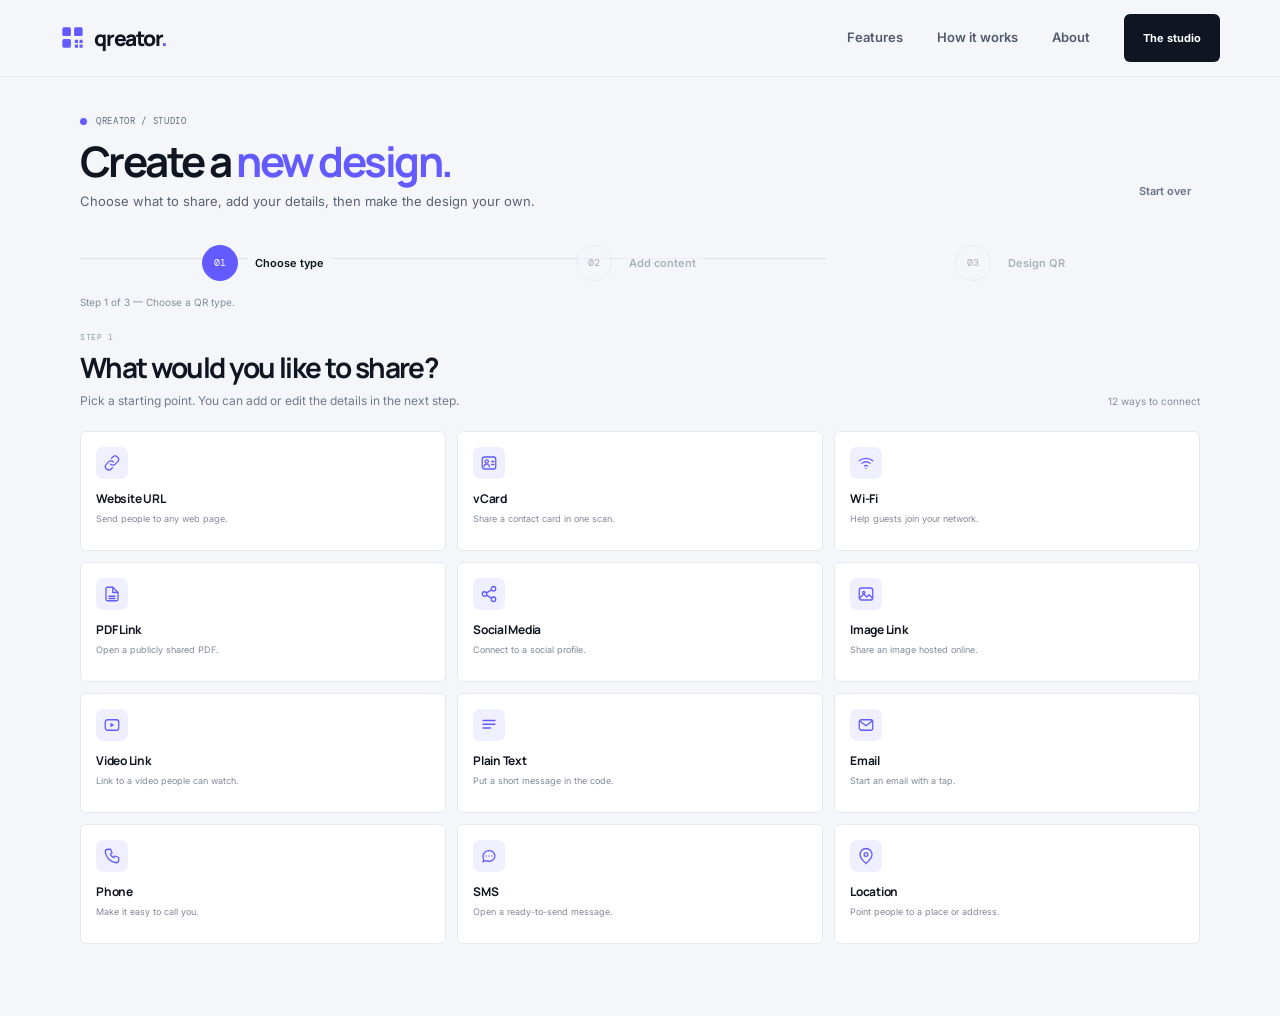
==== studio.html @ a84fcf18 "Initial commit: Qreator QR creator app" ====
<!doctype html>
<html lang="en">
  <head>
    <meta charset="utf-8">
    <meta name="viewport" content="width=device-width, initial-scale=1">
    <meta name="theme-color" content="#f5f6fa">
    <meta
      name="description"
      content="Choose what to share, add your content, and shape a QR design in the Qreator Studio."
    >
    <title>QR Studio — Qreator</title>
    <link rel="preconnect" href="https://fonts.googleapis.com">
    <link rel="preconnect" href="https://fonts.gstatic.com" crossorigin>
    <link
      href="https://fonts.googleapis.com/css2?family=DM+Mono:wght@400;500&family=Inter:wght@400;500;600;700&family=Manrope:wght@400;500;600;700;800&display=swap"
      rel="stylesheet"
    >
    <link rel="stylesheet" href="css/style.css">
    <link rel="stylesheet" href="css/studio.css">
    <link rel="stylesheet" href="css/responsive.css">
    <script src="js/main.js" defer></script>
    <script src="js/vendor/qrcode-generator.js" defer></script>
    <script src="js/vendor/qrcode-generator-utf8.js" defer></script>
    <script src="js/studio.js" defer></script>
  </head>
  <body class="studio-page">
    <svg class="icon-library" aria-hidden="true" focusable="false" xmlns="http://www.w3.org/2000/svg">
      <symbol id="icon-link" viewBox="0 0 24 24">
        <path d="M10 13.5a4.5 4.5 0 0 0 6.4 0l3-3a4.5 4.5 0 0 0-6.4-6.4l-1.7 1.7"/>
        <path d="M14 10.5a4.5 4.5 0 0 0-6.4 0l-3 3a4.5 4.5 0 0 0 6.4 6.4l1.7-1.7"/>
      </symbol>
      <symbol id="icon-card" viewBox="0 0 24 24">
        <rect x="3" y="4" width="18" height="16" rx="3"/>
        <circle cx="9" cy="10" r="2.2"/>
        <path d="M5.5 17a3.5 3.5 0 0 1 7 0m3-7h3m-3 4h3"/>
      </symbol>
      <symbol id="icon-wifi" viewBox="0 0 24 24">
        <path d="M3 9a14 14 0 0 1 18 0M6.5 12.5a8.8 8.8 0 0 1 11 0M10 16a3.2 3.2 0 0 1 4 0"/>
        <circle cx="12" cy="19" r="1" fill="currentColor" stroke="none"/>
      </symbol>
      <symbol id="icon-file" viewBox="0 0 24 24">
        <path d="M13 3H6a2 2 0 0 0-2 2v14a2 2 0 0 0 2 2h12a2 2 0 0 0 2-2V10z"/>
        <path d="M13 3v7h7M8 15h8m-8 3h8"/>
      </symbol>
      <symbol id="icon-share" viewBox="0 0 24 24">
        <circle cx="18" cy="5" r="3"/>
        <circle cx="6" cy="12" r="3"/>
        <circle cx="18" cy="19" r="3"/>
        <path d="m8.7 10.5 6.6-4m-6.6 7 6.6 4"/>
      </symbol>
      <symbol id="icon-image" viewBox="0 0 24 24">
        <rect x="3" y="4" width="18" height="16" rx="3"/>
        <circle cx="9" cy="10" r="1.5"/>
        <path d="m4 17 5-5 4 4 3-3 4 4"/>
      </symbol>
      <symbol id="icon-video" viewBox="0 0 24 24">
        <rect x="3" y="5" width="18" height="14" rx="3"/>
        <path d="m10 9 5 3-5 3z" fill="currentColor" stroke="none"/>
      </symbol>
      <symbol id="icon-text" viewBox="0 0 24 24">
        <path d="M4 6h16M4 11h16M4 16h10"/>
      </symbol>
      <symbol id="icon-mail" viewBox="0 0 24 24">
        <rect x="3" y="5" width="18" height="14" rx="3"/>
        <path d="m4 7 8 6 8-6"/>
      </symbol>
      <symbol id="icon-phone" viewBox="0 0 24 24">
        <path d="M7 3h3l2 5-2.2 1.8a15 15 0 0 0 4.4 4.4L16 12l5 2v3c0 2-1.5 4-3.5 4A16.5 16.5 0 0 1 3 6.5C3 4.5 5 3 7 3z"/>
      </symbol>
      <symbol id="icon-message" viewBox="0 0 24 24">
        <path d="M20 11.5a7.5 7.5 0 0 1-8 7.5 8.5 8.5 0 0 1-4-.9L4 20l1-3.6a7.2 7.2 0 0 1-1-3.9A7.5 7.5 0 0 1 12 5a7.5 7.5 0 0 1 8 6.5z"/>
        <path d="M8 12h.01M12 12h.01M16 12h.01"/>
      </symbol>
      <symbol id="icon-pin" viewBox="0 0 24 24">
        <path d="M20 10c0 5-8 12-8 12S4 15 4 10a8 8 0 1 1 16 0z"/>
        <circle cx="12" cy="10" r="2.5"/>
      </symbol>
    </svg>

    <a class="skip-link" href="#main-content">Skip to content</a>

    <header class="site-header">
      <div class="container header-inner">
        <a class="brand" href="index.html#home" aria-label="Qreator home">
          <span class="brand-mark" aria-hidden="true">
            <svg viewBox="0 0 32 32" fill="none">
              <rect x="3" y="3" width="11" height="11" rx="2" fill="currentColor"/>
              <rect x="18" y="3" width="11" height="11" rx="2" fill="currentColor"/>
              <rect x="3" y="18" width="11" height="11" rx="2" fill="currentColor"/>
              <path d="M19 19h4v4h-4zm6 0h4v4h-4zm-6 6h4v4h-4zm6 0h4v4h-4z" fill="currentColor"/>
            </svg>
          </span>
          <span>qreator<span class="brand-period">.</span></span>
        </a>

        <button
          class="menu-toggle"
          type="button"
          aria-expanded="false"
          aria-controls="primary-navigation"
          aria-label="Open navigation menu"
        >
          <span></span>
          <span></span>
        </button>

        <nav class="navigation" id="primary-navigation" aria-label="Main navigation">
          <a class="nav-link" href="index.html#features">Features</a>
          <a class="nav-link" href="index.html#how-it-works">How it works</a>
          <a class="nav-link" href="index.html#about">About</a>
          <a class="button button-small button-dark nav-cta" href="studio.html" aria-current="page">
            The studio
          </a>
        </nav>
      </div>
    </header>

    <main id="main-content" class="studio-main">
      <div class="container studio-container">
        <div class="studio-heading">
          <div>
            <p class="eyebrow"><span class="eyebrow-dot"></span> QREATOR / STUDIO</p>
            <h1>Create a <span>new design.</span></h1>
            <p class="studio-intro">Choose what to share, add your details, then make the design your own.</p>
          </div>
          <button class="text-button reset-button" id="reset-studio" type="button">
            Start over
          </button>
        </div>

        <nav class="workflow-progress" aria-label="QR creation steps">
          <ol>
            <li>
              <button class="progress-step is-active" type="button" data-step-jump="1" aria-current="step">
                <span class="progress-number">01</span>
                <span class="progress-label">Choose type</span>
              </button>
            </li>
            <li>
              <button class="progress-step" type="button" data-step-jump="2" disabled>
                <span class="progress-number">02</span>
                <span class="progress-label">Add content</span>
              </button>
            </li>
            <li>
              <button class="progress-step" type="button" data-step-jump="3" disabled>
                <span class="progress-number">03</span>
                <span class="progress-label">Design QR</span>
              </button>
            </li>
          </ol>
        </nav>
        <p class="step-announcement" id="step-announcement" aria-live="polite">Step 1 of 3 — Choose a QR type.</p>

        <section class="workflow-step" data-step="1" aria-labelledby="type-step-heading">
          <div class="step-intro">
            <div>
              <span class="step-kicker">STEP 1</span>
              <h2 id="type-step-heading" tabindex="-1">What would you like to share?</h2>
              <p>Pick a starting point. You can add or edit the details in the next step.</p>
            </div>
            <span class="type-count">12 ways to connect</span>
          </div>

          <div class="type-grid" role="group" aria-label="Select a QR code type to open its content form">
            <button class="type-card" type="button" data-qr-type="website" aria-pressed="false">
              <span class="type-icon"><svg aria-hidden="true"><use href="#icon-link"/></svg></span>
              <span class="type-card-title">Website URL</span>
              <span class="type-card-description">Send people to any web page.</span>
            </button>
            <button class="type-card" type="button" data-qr-type="vcard" aria-pressed="false">
              <span class="type-icon"><svg aria-hidden="true"><use href="#icon-card"/></svg></span>
              <span class="type-card-title">vCard</span>
              <span class="type-card-description">Share a contact card in one scan.</span>
            </button>
            <button class="type-card" type="button" data-qr-type="wifi" aria-pressed="false">
              <span class="type-icon"><svg aria-hidden="true"><use href="#icon-wifi"/></svg></span>
              <span class="type-card-title">Wi-Fi</span>
              <span class="type-card-description">Help guests join your network.</span>
            </button>
            <button class="type-card" type="button" data-qr-type="pdf" aria-pressed="false">
              <span class="type-icon"><svg aria-hidden="true"><use href="#icon-file"/></svg></span>
              <span class="type-card-title">PDF Link</span>
              <span class="type-card-description">Open a publicly shared PDF.</span>
            </button>
            <button class="type-card" type="button" data-qr-type="social" aria-pressed="false">
              <span class="type-icon"><svg aria-hidden="true"><use href="#icon-share"/></svg></span>
              <span class="type-card-title">Social Media</span>
              <span class="type-card-description">Connect to a social profile.</span>
            </button>
            <button class="type-card" type="button" data-qr-type="image" aria-pressed="false">
              <span class="type-icon"><svg aria-hidden="true"><use href="#icon-image"/></svg></span>
              <span class="type-card-title">Image Link</span>
              <span class="type-card-description">Share an image hosted online.</span>
            </button>
            <button class="type-card" type="button" data-qr-type="video" aria-pressed="false">
              <span class="type-icon"><svg aria-hidden="true"><use href="#icon-video"/></svg></span>
              <span class="type-card-title">Video Link</span>
              <span class="type-card-description">Link to a video people can watch.</span>
            </button>
            <button class="type-card" type="button" data-qr-type="text" aria-pressed="false">
              <span class="type-icon"><svg aria-hidden="true"><use href="#icon-text"/></svg></span>
              <span class="type-card-title">Plain Text</span>
              <span class="type-card-description">Put a short message in the code.</span>
            </button>
            <button class="type-card" type="button" data-qr-type="email" aria-pressed="false">
              <span class="type-icon"><svg aria-hidden="true"><use href="#icon-mail"/></svg></span>
              <span class="type-card-title">Email</span>
              <span class="type-card-description">Start an email with a tap.</span>
            </button>
            <button class="type-card" type="button" data-qr-type="phone" aria-pressed="false">
              <span class="type-icon"><svg aria-hidden="true"><use href="#icon-phone"/></svg></span>
              <span class="type-card-title">Phone</span>
              <span class="type-card-description">Make it easy to call you.</span>
            </button>
            <button class="type-card" type="button" data-qr-type="sms" aria-pressed="false">
              <span class="type-icon"><svg aria-hidden="true"><use href="#icon-message"/></svg></span>
              <span class="type-card-title">SMS</span>
              <span class="type-card-description">Open a ready-to-send message.</span>
            </button>
            <button class="type-card" type="button" data-qr-type="location" aria-pressed="false">
              <span class="type-icon"><svg aria-hidden="true"><use href="#icon-pin"/></svg></span>
              <span class="type-card-title">Location</span>
              <span class="type-card-description">Point people to a place or address.</span>
            </button>
          </div>

        </section>

        <section class="workflow-step" data-step="2" aria-labelledby="content-step-heading" hidden>
          <div class="step-intro">
            <div>
              <span class="step-kicker">STEP 2</span>
              <h2 id="content-step-heading" tabindex="-1">Add the details.</h2>
              <p>Tell us what people should see when they scan your code.</p>
            </div>
            <div class="selected-type-summary" id="selected-type-summary">
              <span class="type-icon type-icon-small" id="selected-type-icon" aria-hidden="true"></span>
              <span id="selected-type-label">Choose a type</span>
            </div>
          </div>

          <div class="content-step-layout">
            <form class="content-form" id="content-form" novalidate>
              <div class="content-fields" data-content-panel="website" hidden>
                <div class="form-section-heading">
                  <h3>Your website</h3>
                  <p>Paste the page you want people to visit.</p>
                </div>
                <div class="form-field">
                  <label for="website-url">Website address</label>
                  <input id="website-url" name="websiteUrl" type="url" placeholder="https://yourwebsite.com" autocomplete="url" required>
                  <span class="field-hint">Use a full link beginning with https://.</span>
                </div>
              </div>

              <div class="content-fields" data-content-panel="vcard" hidden>
                <div class="form-section-heading">
                  <h3>Your contact card</h3>
                  <p>Add the details you want someone to save.</p>
                </div>
                <div class="form-field form-field-split">
                  <div class="form-field">
                    <label for="vcard-first-name">First name</label>
                    <input id="vcard-first-name" name="firstName" type="text" placeholder="Jordan" autocomplete="given-name" required>
                  </div>
                  <div class="form-field">
                    <label for="vcard-last-name">Last name</label>
                    <input id="vcard-last-name" name="lastName" type="text" placeholder="Lee" autocomplete="family-name" required>
                  </div>
                </div>
                <div class="form-field">
                  <label for="vcard-email">Email <span class="optional-label">Optional</span></label>
                  <input id="vcard-email" name="vcardEmail" type="email" placeholder="jordan@example.com" autocomplete="email">
                </div>
                <div class="form-field form-field-split">
                  <div class="form-field">
                    <label for="vcard-phone">Phone <span class="optional-label">Optional</span></label>
                    <input id="vcard-phone" name="vcardPhone" type="tel" placeholder="+1 555 123 4567" autocomplete="tel">
                  </div>
                  <div class="form-field">
                    <label for="vcard-organization">Organization <span class="optional-label">Optional</span></label>
                    <input id="vcard-organization" name="organization" type="text" placeholder="Company or studio" autocomplete="organization">
                  </div>
                </div>
                <div class="form-field">
                  <label for="vcard-website">Website <span class="optional-label">Optional</span></label>
                  <input id="vcard-website" name="vcardWebsite" type="url" placeholder="https://yourwebsite.com" autocomplete="url">
                </div>
              </div>

              <div class="content-fields" data-content-panel="wifi" hidden>
                <div class="form-section-heading">
                  <h3>Your Wi-Fi network</h3>
                  <p>People nearby can join without typing your password.</p>
                </div>
                <div class="form-field">
                  <label for="wifi-name">Network name</label>
                  <input id="wifi-name" name="wifiName" type="text" placeholder="Your network name" autocomplete="off" required>
                </div>
                <div class="form-field">
                  <label for="wifi-security">Security</label>
                  <select id="wifi-security" name="wifiSecurity">
                    <option value="WPA">WPA / WPA2</option>
                    <option value="WEP">WEP</option>
                    <option value="nopass">Open network</option>
                  </select>
                </div>
                <div class="form-field" id="wifi-password-field">
                  <label for="wifi-password">Network password</label>
                  <input id="wifi-password" name="wifiPassword" type="password" placeholder="Enter your Wi-Fi password" autocomplete="new-password" required>
                </div>
              </div>

              <div class="content-fields" data-content-panel="pdf" hidden>
                <div class="form-section-heading">
                  <h3>Your PDF link</h3>
                  <p>Link to a PDF already shared somewhere public.</p>
                </div>
                <div class="form-field">
                  <label for="pdf-url">Public PDF URL</label>
                  <input id="pdf-url" name="pdfUrl" type="url" placeholder="https://example.com/guide.pdf" required>
                  <span class="field-hint">Qreator links to your file; it does not upload or host PDFs.</span>
                </div>
              </div>

              <div class="content-fields" data-content-panel="social" hidden>
                <div class="form-section-heading">
                  <h3>Your social profile</h3>
                  <p>Choose a network and add a public profile link.</p>
                </div>
                <div class="form-field">
                  <label for="social-platform">Social network</label>
                  <select id="social-platform" name="socialPlatform" required>
                    <option value="">Choose a network</option>
                    <option>Instagram</option>
                    <option>Facebook</option>
                    <option>TikTok</option>
                    <option>LinkedIn</option>
                    <option>YouTube</option>
                    <option>X</option>
                    <option>Other</option>
                  </select>
                </div>
                <div class="form-field">
                  <label for="social-url">Profile URL</label>
                  <input id="social-url" name="socialUrl" type="url" placeholder="https://social.example/yourname" required>
                </div>
              </div>

              <div class="content-fields" data-content-panel="image" hidden>
                <div class="form-section-heading">
                  <h3>Your image link</h3>
                  <p>Use a public link to an image hosted online.</p>
                </div>
                <div class="form-field">
                  <label for="image-url">Public image URL</label>
                  <input id="image-url" name="imageUrl" type="url" placeholder="https://example.com/photo.jpg" required>
                  <span class="field-hint">Qreator does not upload or host image files.</span>
                </div>
              </div>

              <div class="content-fields" data-content-panel="video" hidden>
                <div class="form-section-heading">
                  <h3>Your video link</h3>
                  <p>Paste a public video page people can open.</p>
                </div>
                <div class="form-field">
                  <label for="video-url">Public video URL</label>
                  <input id="video-url" name="videoUrl" type="url" placeholder="https://video.example/watch/…" required>
                  <span class="field-hint">Qreator links to your video; it does not upload or host videos.</span>
                </div>
              </div>

              <div class="content-fields" data-content-panel="text" hidden>
                <div class="form-section-heading">
                  <h3>Your message</h3>
                  <p>Share a note, instructions, or any plain text.</p>
                </div>
                <div class="form-field">
                  <label for="plain-text">Text to share</label>
                  <textarea id="plain-text" name="plainText" rows="5" placeholder="Write the text you want people to read…" required></textarea>
                </div>
              </div>

              <div class="content-fields" data-content-panel="email" hidden>
                <div class="form-section-heading">
                  <h3>Start an email</h3>
                  <p>Scanning opens an email addressed to your recipient.</p>
                </div>
                <div class="form-field">
                  <label for="email-address">Email address</label>
                  <input id="email-address" name="emailAddress" type="email" placeholder="hello@example.com" autocomplete="email" required>
                </div>
                <div class="form-field">
                  <label for="email-subject">Subject <span class="optional-label">Optional</span></label>
                  <input id="email-subject" name="emailSubject" type="text" placeholder="A quick hello">
                </div>
                <div class="form-field">
                  <label for="email-message">Message <span class="optional-label">Optional</span></label>
                  <textarea id="email-message" name="emailMessage" rows="3" placeholder="Add a message…"></textarea>
                </div>
              </div>

              <div class="content-fields" data-content-panel="phone" hidden>
                <div class="form-section-heading">
                  <h3>Make a call</h3>
                  <p>Add the phone number you want people to call.</p>
                </div>
                <div class="form-field">
                  <label for="phone-number">Phone number</label>
                  <input id="phone-number" name="phoneNumber" type="tel" placeholder="+1 555 123 4567" autocomplete="tel" required>
                  <span class="field-hint">Include a country code for international callers.</span>
                </div>
              </div>

              <div class="content-fields" data-content-panel="sms" hidden>
                <div class="form-section-heading">
                  <h3>Start a text message</h3>
                  <p>Add a recipient and an optional message.</p>
                </div>
                <div class="form-field">
                  <label for="sms-number">Recipient’s phone number</label>
                  <input id="sms-number" name="smsNumber" type="tel" placeholder="+1 555 123 4567" autocomplete="tel" required>
                </div>
                <div class="form-field">
                  <label for="sms-message">Message <span class="optional-label">Optional</span></label>
                  <textarea id="sms-message" name="smsMessage" rows="3" placeholder="Write a text message…"></textarea>
                </div>
              </div>

              <div class="content-fields" data-content-panel="location" hidden>
                <div class="form-section-heading">
                  <h3>Your location</h3>
                  <p>Enter a full address or a place people can search for.</p>
                </div>
                <div class="form-field">
                  <label for="location-address">Address or place</label>
                  <textarea id="location-address" name="locationAddress" rows="3" placeholder="Street address, city, or place name" required></textarea>
                  <span class="field-hint">Use a specific address to make the destination easy to find.</span>
                </div>
              </div>
            </form>

            <aside class="content-privacy">
              <span class="privacy-mark" aria-hidden="true">✳</span>
              <div>
                <strong>Your details stay in this browser.</strong>
                <span>They are not sent to a Qreator server.</span>
              </div>
            </aside>
          </div>

          <div class="step-actions">
            <button class="button button-outline" type="button" data-step-back>Back</button>
            <button class="button button-primary" id="content-next" type="button">
              Continue to design
            </button>
          </div>
        </section>

        <section class="workflow-step" data-step="3" aria-labelledby="design-step-heading" hidden>
          <div class="step-intro">
            <div>
              <span class="step-kicker">STEP 3</span>
              <h2 id="design-step-heading" tabindex="-1">Make it yours.</h2>
              <p>Adjust your colours and size, then download a QR code ready to share.</p>
            </div>
            <span class="selected-type-summary design-type-summary">
              <span class="type-icon type-icon-small" id="design-type-icon" aria-hidden="true"></span>
              <span id="design-type-label">Your QR type</span>
            </span>
          </div>

          <div class="design-workspace">
            <section class="design-preview-panel" aria-labelledby="design-preview-heading">
              <div class="design-preview-header">
                <div>
                  <span class="panel-kicker">DESIGN PREVIEW</span>
                  <h3 id="design-preview-heading">Your QR code</h3>
                </div>
                <span class="preview-type" id="design-preview-type">Choose a type</span>
              </div>
              <div class="design-preview-stage">
                <div class="design-preview-sheet" id="design-preview-sheet">
                  <div class="qr-empty-state" id="qr-preview-empty">
                    <svg viewBox="0 0 100 100" fill="none">
                      <path d="M13 38V19a6 6 0 0 1 6-6h19M62 13h19a6 6 0 0 1 6 6v19M87 62v19a6 6 0 0 1-6 6H62M38 87H19a6 6 0 0 1-6-6V62" stroke="currentColor" stroke-width="5" stroke-linecap="round"/>
                      <path d="M35 35h30v30H35z" stroke="currentColor" stroke-width="3" stroke-dasharray="4 5"/>
                      <path d="M50 43v14m-7-7h14" stroke="currentColor" stroke-width="3" stroke-linecap="round"/>
                    </svg>
                    <span class="preview-placeholder-label" id="qr-preview-empty-message">Choose a type and add valid content to create your QR code.</span>
                  </div>
                  <div class="qr-preview-wrap" id="qr-preview-wrap" hidden>
                    <img class="qr-preview-image" id="qr-preview-image" alt="" hidden>
                  </div>
                </div>
              </div>
              <div class="design-preview-caption">
                <span class="preview-status-dot" id="preview-status-dot" aria-hidden="true"></span>
                <div>
                  <p id="design-preview-status" role="status" aria-live="polite">Waiting for valid content</p>
                  <span id="design-style-summary">Square dots · Square corners · No frame</span>
                </div>
              </div>
              <p class="preview-stage-note">Colours and an uploaded logo are included in the QR. Dot and corner patterns and frames are not applied yet.</p>
            </section>

            <aside class="design-controls" aria-labelledby="design-controls-heading">
              <div class="design-controls-heading">
                <span class="panel-kicker">APPEARANCE</span>
                <h3 id="design-controls-heading">Design settings</h3>
              </div>

              <div class="control-group color-control-group">
                <div class="color-setting">
                  <label for="foreground-color">Foreground</label>
                  <div class="color-input-wrap">
                    <input id="foreground-color" type="color" value="#101522" aria-label="Foreground colour">
                    <output id="foreground-value" for="foreground-color">#101522</output>
                  </div>
                </div>
                <div class="color-setting">
                  <label for="background-color">Background</label>
                  <div class="color-input-wrap">
                    <input id="background-color" type="color" value="#ffffff" aria-label="Background colour">
                    <output id="background-value" for="background-color">#FFFFFF</output>
                  </div>
                </div>
              </div>

              <div class="control-group">
                <div class="control-label-row">
                  <label for="qr-size">QR size</label>
                  <output id="size-value" for="qr-size">256 px</output>
                </div>
                <input id="qr-size" class="range-control" type="range" min="128" max="512" step="32" value="256">
                <div class="range-labels"><span>Small</span><span>Large</span></div>
              </div>

              <div class="control-group">
                <label for="error-correction">Error correction</label>
                <select id="error-correction">
                  <option value="L">Low · 7%</option>
                  <option value="M" selected>Medium · 15%</option>
                  <option value="Q">Quartile · 25%</option>
                  <option value="H">High · 30%</option>
                </select>
                <span class="field-hint">Higher levels can help if a code is partly covered.</span>
              </div>

              <div class="control-group">
                <span class="control-label">QR pattern</span>
                <div class="option-row" role="group" aria-label="QR pattern">
                  <button class="style-option is-selected" type="button" data-option-group="dotStyle" data-option-value="square" aria-pressed="true" aria-label="Square pattern">
                    <span class="dot-pattern dot-square" aria-hidden="true"></span>
                    <span>Square</span>
                  </button>
                  <button class="style-option" type="button" data-option-group="dotStyle" data-option-value="rounded" aria-pressed="false" aria-label="Rounded pattern">
                    <span class="dot-pattern dot-rounded" aria-hidden="true"></span>
                    <span>Rounded</span>
                  </button>
                  <button class="style-option" type="button" data-option-group="dotStyle" data-option-value="dots" aria-pressed="false" aria-label="Circular pattern">
                    <span class="dot-pattern dot-circles" aria-hidden="true"></span>
                    <span>Dots</span>
                  </button>
                </div>
              </div>

              <div class="control-group">
                <span class="control-label">Corner style</span>
                <div class="option-row" role="group" aria-label="Corner style">
                  <button class="style-option is-selected" type="button" data-option-group="cornerStyle" data-option-value="square" aria-pressed="true" aria-label="Square corners">
                    <span class="corner-sample corner-square" aria-hidden="true"></span>
                    <span>Square</span>
                  </button>
                  <button class="style-option" type="button" data-option-group="cornerStyle" data-option-value="rounded" aria-pressed="false" aria-label="Rounded corners">
                    <span class="corner-sample corner-rounded" aria-hidden="true"></span>
                    <span>Rounded</span>
                  </button>
                </div>
              </div>

              <div class="control-group">
                <label class="control-label" for="frame-style">Frame style</label>
                <select id="frame-style">
                  <option value="none">No frame</option>
                  <option value="outline">Simple outline</option>
                  <option value="caption">Caption space</option>
                </select>
              </div>

              <div class="control-group logo-control-group">
                <span class="control-label">Logo</span>
                <label class="logo-upload" for="logo-upload">
                  <span class="logo-upload-copy">
                    <strong id="logo-name">Add a logo</strong>
                    <span>PNG, JPG, or SVG · 2 MB max</span>
                  </span>
                  <span class="upload-action">Browse</span>
                </label>
                <input class="visually-hidden" id="logo-upload" type="file" accept="image/png,image/jpeg,image/svg+xml,.png,.jpg,.jpeg,.svg">
                <button class="text-button remove-logo-button" id="remove-logo" type="button" hidden>Remove logo</button>
                <span class="field-hint logo-feedback" id="logo-feedback" role="status" aria-live="polite">
                  <span class="logo-loading-indicator" id="logo-loading-indicator" aria-hidden="true" hidden></span>
                  <span id="logo-feedback-text">Add a small logo to the centre of your QR code.</span>
                </span>
                <div class="control-label-row">
                  <label for="logo-background-shape">Logo background</label>
                  <select id="logo-background-shape" disabled>
                    <option value="square">Square</option>
                    <option value="circle">Circle</option>
                  </select>
                </div>
                <div class="control-label-row logo-size-row">
                  <label for="logo-size">Logo size</label>
                  <output id="logo-size-value" for="logo-size">20%</output>
                </div>
                <input id="logo-size" class="range-control" type="range" min="10" max="20" step="2" value="20" disabled>
              </div>
            </aside>
          </div>

          <div class="step-actions design-step-actions">
            <button class="button button-outline" type="button" data-step-back>Back to content</button>
            <div class="download-action">
              <span class="download-status" id="download-status" role="status" aria-live="polite"></span>
              <div class="download-control">
                <button
                  class="button button-primary download-button"
                  id="download-qr"
                  type="button"
                  disabled
                  aria-haspopup="menu"
                  aria-expanded="false"
                  aria-controls="download-format-menu"
                >
                  Download QR
                </button>
                <div class="download-menu" id="download-format-menu" role="menu" aria-label="Choose a download format" hidden>
                  <button class="download-format-option" id="download-png" type="button" role="menuitem">PNG image</button>
                  <button class="download-format-option" id="download-svg" type="button" role="menuitem">SVG vector</button>
                </div>
              </div>
            </div>
          </div>
        </section>
      </div>
    </main>
  </body>
</html>
---- css/style.css ----
:root {
  color-scheme: light;
  --color-primary: #635bff;
  --color-navy: #101522;
  --color-lavender: #a5a0ff;
  --color-white: #ffffff;
  --color-slate: #8791a5;
  --color-muted: #596275;
  --color-background: #f5f6fa;
  --color-line: #e8eaf1;
  --font-heading: "Manrope", sans-serif;
  --font-body: "Inter", sans-serif;
  --font-label: "DM Mono", monospace;
  --content-width: 1160px;
}

* {
  box-sizing: border-box;
}

html {
  scroll-behavior: smooth;
  scroll-padding-top: 88px;
}

body {
  min-width: 320px;
  margin: 0;
  background: var(--color-background);
  color: var(--color-navy);
  font-family: var(--font-body);
  font-size: 15px;
  line-height: 1.65;
  -webkit-font-smoothing: antialiased;
}

body,
button,
a {
  -webkit-tap-highlight-color: transparent;
}

a {
  color: inherit;
  text-decoration: none;
}

button {
  font: inherit;
}

svg {
  display: block;
}

.container {
  width: min(var(--content-width), calc(100% - 64px));
  margin-inline: auto;
}

.section-space {
  padding-block: 112px;
}

.skip-link {
  position: fixed;
  z-index: 20;
  top: 12px;
  left: 12px;
  padding: 10px 16px;
  transform: translateY(-160%);
  border-radius: 8px;
  background: var(--color-navy);
  color: var(--color-white);
}

.skip-link:focus {
  transform: translateY(0);
}

.site-header {
  position: sticky;
  z-index: 10;
  top: 0;
  border-bottom: 1px solid rgb(16 21 34 / 6%);
  background: var(--color-background);
}

.header-inner {
  display: flex;
  min-height: 76px;
  align-items: center;
  justify-content: space-between;
}

.brand {
  display: inline-flex;
  align-items: center;
  gap: 9px;
  font-family: var(--font-heading);
  font-size: 21px;
  font-weight: 800;
  letter-spacing: -1.2px;
}

.brand-mark {
  width: 25px;
  color: var(--color-primary);
}

.brand-mark svg {
  width: 100%;
}

.brand-period {
  color: var(--color-primary);
}

.navigation {
  display: flex;
  align-items: center;
  gap: 34px;
}

.nav-link {
  color: #515a6c;
  font-size: 13px;
  font-weight: 600;
  transition: color 180ms ease;
}

.nav-link:hover,
.nav-link:focus-visible {
  color: var(--color-primary);
}

.button {
  display: inline-flex;
  min-height: 48px;
  align-items: center;
  justify-content: center;
  gap: 8px;
  padding: 0 22px;
  border: 1px solid transparent;
  border-radius: 6px;
  font-size: 13px;
  font-weight: 700;
  transition: background-color 160ms ease, color 160ms ease, border-color 160ms ease;
}

.button:focus-visible,
.text-link:focus-visible,
.nav-link:focus-visible,
.footer-links a:focus-visible {
  outline: 3px solid var(--color-lavender);
  outline-offset: 4px;
}

.button-small {
  min-height: 42px;
  padding-inline: 16px;
  font-size: 12px;
}

.button-dark {
  background: var(--color-navy);
  color: var(--color-white);
}

.button-dark:hover {
  background: #282f43;
}

.button-primary {
  background: var(--color-primary);
  color: var(--color-white);
}

.button-primary:hover {
  background: #5048eb;
}

.menu-toggle {
  display: none;
}

.hero {
  overflow: hidden;
  padding-top: 100px;
  padding-bottom: 34px;
}

.hero-grid {
  display: grid;
  min-height: 486px;
  align-items: center;
  grid-template-columns: 1fr 0.94fr;
  gap: 50px;
}

.hero-copy {
  padding-bottom: 18px;
}

.eyebrow {
  display: flex;
  align-items: center;
  gap: 9px;
  margin: 0 0 20px;
  color: #626c80;
  font-family: var(--font-label);
  font-size: 10px;
  letter-spacing: 0.075em;
  line-height: 1.5;
  text-transform: uppercase;
}

.eyebrow-dot {
  width: 7px;
  height: 7px;
  border-radius: 50%;
  background: var(--color-primary);
}

h1,
h2,
h3,
p {
  margin-top: 0;
}

h1,
h2,
h3 {
  font-family: var(--font-heading);
}

h1 {
  margin-bottom: 21px;
  font-size: clamp(42px, 5.25vw, 65px);
  font-weight: 700;
  letter-spacing: -0.065em;
  line-height: 1.1;
}

h1 span,
h2 span {
  color: var(--color-primary);
}

.hero-description {
  max-width: 470px;
  margin-bottom: 27px;
  color: var(--color-muted);
  font-size: 15px;
  line-height: 1.85;
}

.hero-actions {
  display: flex;
  align-items: center;
  gap: 25px;
}

.text-link {
  display: inline-flex;
  align-items: center;
  color: var(--color-navy);
  font-size: 13px;
  font-weight: 700;
  transition: color 160ms ease;
}

.text-link:hover {
  color: var(--color-primary);
}

.hero-note {
  display: flex;
  align-items: center;
  gap: 9px;
  margin-top: 27px;
  color: #777f91;
  font-size: 11px;
}

.note-icon {
  color: var(--color-primary);
  font-size: 15px;
}

.note-divider {
  width: 3px;
  height: 3px;
  margin-inline: 3px;
  border-radius: 50%;
  background: #b6bdc9;
}

.hero-visual {
  position: relative;
  display: grid;
  min-height: 475px;
  place-items: center;
}

.design-card {
  position: relative;
  z-index: 1;
  width: min(330px, 80%);
  padding: 18px 20px 20px;
  border: 1px solid rgb(16 21 34 / 6%);
  border-radius: 8px;
  background: var(--color-white);
  box-shadow: 0 8px 20px rgb(29 35 65 / 8%);
}

.design-card-top {
  display: flex;
  align-items: center;
  justify-content: space-between;
  padding-bottom: 12px;
  border-bottom: 1px solid #f0f1f5;
}

.preview-label {
  display: inline-flex;
  align-items: center;
  gap: 7px;
  color: #737d90;
  font-family: var(--font-label);
  font-size: 8px;
  letter-spacing: 0.07em;
}

.preview-label span {
  width: 6px;
  height: 6px;
  border-radius: 50%;
  background: #51c7a6;
}

.qr-art {
  display: grid;
  padding: 18px 0 12px;
  place-items: center;
}

.qr-art svg {
  width: 190px;
  max-width: 100%;
}

.design-card-caption {
  display: flex;
  align-items: center;
  gap: 11px;
  padding-top: 13px;
  border-top: 1px solid #f0f1f5;
}

.design-card-caption strong,
.design-card-caption span {
  display: block;
}

.design-card-caption strong {
  font-size: 10px;
  line-height: 1.4;
}

.design-card-caption span {
  margin-top: 2px;
  color: #8991a1;
  font-size: 9px;
}

.hero-bottom {
  display: flex;
  align-items: center;
  gap: 17px;
  margin-top: 38px;
  padding-top: 21px;
  border-top: 1px solid var(--color-line);
}

.hero-bottom-label,
.feature-index,
.footer-label {
  color: #8b93a3;
  font-family: var(--font-label);
  font-size: 9px;
  letter-spacing: 0.075em;
}

.hero-bottom-line {
  width: 43px;
  height: 1px;
  background: #c9cdd7;
}

.hero-bottom-copy {
  color: #737d90;
  font-size: 11px;
}

.features {
  padding-top: 105px;
  background: var(--color-white);
}

.section-heading {
  display: flex;
  align-items: flex-end;
  justify-content: space-between;
  gap: 50px;
  margin-bottom: 48px;
}

.section-heading .eyebrow {
  margin-bottom: 17px;
}

h2 {
  margin-bottom: 0;
  font-size: clamp(36px, 4vw, 48px);
  font-weight: 700;
  letter-spacing: -0.06em;
  line-height: 1.13;
}

.section-intro {
  max-width: 375px;
  margin-bottom: 5px;
  color: var(--color-muted);
  font-size: 14px;
  line-height: 1.8;
}

.feature-grid {
  display: grid;
  grid-template-columns: 1.12fr 1fr 1fr;
  gap: 0;
  border-top: 1px solid #eceef3;
}

.feature-card {
  overflow: hidden;
  min-width: 0;
  border-right: 1px solid #eceef3;
}

.feature-card:last-child {
  border-right: 0;
}

.feature-art {
  position: relative;
  display: flex;
  height: 172px;
  align-items: center;
  justify-content: center;
  overflow: hidden;
  background: #f6f5ff;
}

.feature-art-colour {
  gap: 8px;
  background: #f3f2ff;
}

.colour-tile {
  width: 57px;
  height: 72px;
  border-radius: 4px;
}

.tile-purple {
  background: var(--color-primary);
}

.tile-cream {
  background: #f3d9b3;
}

.tile-ink {
  background: #19172d;
}

.colour-picker {
  position: absolute;
  right: 10%;
  bottom: 18px;
  display: flex;
  width: 100px;
  height: 35px;
  align-items: center;
  gap: 7px;
  padding: 0 9px;
  border: 1px solid #ececf4;
  border-radius: 4px;
  background: white;
}

.colour-picker span,
.colour-picker i {
  width: 14px;
  height: 14px;
  border-radius: 4px;
  background: var(--color-primary);
}

.colour-picker i:nth-of-type(1) {
  background: #f3d9b3;
}

.colour-picker i:nth-of-type(2) {
  background: #19172d;
}

.feature-art-links {
  flex-direction: column;
  gap: 8px;
  background: #f5f7fa;
}

.link-chip {
  display: flex;
  width: 142px;
  height: 31px;
  align-items: center;
  justify-content: center;
  border: 1px solid #edf0f5;
  border-radius: 4px;
  background: white;
  color: #566074;
  font-size: 9px;
  font-weight: 600;
}

.feature-art-files {
  background: #f4f7f5;
}

.file-preview {
  display: flex;
  width: 91px;
  height: 101px;
  flex-direction: column;
  gap: 7px;
  padding: 11px;
  border: 1px solid #e8ece8;
  border-radius: 5px;
  background: white;
}

.file-preview-back {
  background: #fbfcff;
}

.file-preview span {
  width: 30px;
  margin-bottom: 4px;
  padding: 2px 4px;
  border-radius: 2px;
  background: #f0efff;
  color: var(--color-primary);
  font-family: var(--font-label);
  font-size: 7px;
  text-align: center;
}

.file-preview i {
  height: 4px;
  border-radius: 5px;
  background: #e8ebf0;
}

.file-preview i:last-child {
  width: 62%;
}

.feature-card-copy {
  padding: 20px 20px 23px;
}

.feature-index {
  font-size: 8px;
}

.feature-card h3 {
  margin: 12px 0 7px;
  font-size: 15px;
  font-weight: 700;
  letter-spacing: -0.035em;
}

.feature-card p {
  margin-bottom: 0;
  color: #727c8e;
  font-size: 11px;
  line-height: 1.7;
}

.how-it-works {
  background: #f5f6fa;
}

.how-grid {
  display: grid;
  grid-template-columns: 0.9fr 1.1fr;
  gap: 130px;
}

.how-copy .eyebrow {
  margin-bottom: 20px;
}

.how-copy h2 {
  margin-bottom: 20px;
}

.how-copy .section-intro {
  max-width: 345px;
  margin-bottom: 23px;
}

.text-link-purple {
  color: var(--color-primary);
}

.steps-list {
  display: flex;
  flex-direction: column;
  margin: 0;
  padding: 0;
  list-style: none;
}

.step-item {
  display: grid;
  grid-template-columns: 45px 1fr;
  gap: 18px;
  padding: 22px 0;
  border-bottom: 1px solid #e2e5ed;
}

.step-item:first-child {
  padding-top: 5px;
}

.step-number {
  display: grid;
  width: 36px;
  height: 36px;
  border: 1px solid #e2e3f6;
  border-radius: 50%;
  background: #eeedff;
  color: var(--color-primary);
  font-family: var(--font-label);
  font-size: 10px;
  place-items: center;
}

.step-item h3 {
  margin: 2px 0 5px;
  font-size: 15px;
  letter-spacing: -0.03em;
}

.step-item p {
  max-width: 390px;
  margin: 0;
  color: #727c8e;
  font-size: 12px;
}

.studio-preview {
  padding-top: 0;
  padding-bottom: 100px;
  background: #f5f6fa;
}

.studio-callout {
  position: relative;
  display: flex;
  min-height: 270px;
  align-items: center;
  justify-content: space-between;
  overflow: hidden;
  padding: 50px 65px;
  border-radius: 6px;
  background: var(--color-navy);
  color: white;
}

.studio-callout > div {
  position: relative;
  z-index: 1;
  max-width: 470px;
}

.eyebrow-light {
  margin-bottom: 14px;
  color: #c2c5d0;
}

.studio-callout h2 {
  margin-bottom: 12px;
  font-size: 39px;
}

.studio-callout h2 span {
  color: var(--color-lavender);
}

.studio-callout p:last-child {
  max-width: 410px;
  margin-bottom: 0;
  color: #c0c5d0;
  font-size: 12px;
}

.button-light {
  position: relative;
  z-index: 1;
  flex-shrink: 0;
  background: white;
  color: var(--color-navy);
}

.button-light:hover {
  background: #efefff;
}

.site-footer {
  padding-top: 53px;
  background: white;
}

.footer-main {
  display: grid;
  grid-template-columns: 2fr 1fr 1fr;
  gap: 60px;
  padding-bottom: 44px;
}

.brand-footer {
  font-size: 19px;
}

.footer-brand-block p {
  margin: 8px 0 0 34px;
  color: #818a9b;
  font-size: 11px;
}

.footer-links {
  display: flex;
  flex-direction: column;
  align-items: flex-start;
  gap: 9px;
}

.footer-label {
  margin-bottom: 5px;
}

.footer-links a {
  color: #5e687a;
  font-size: 11px;
  transition: color 180ms ease;
}

.footer-links a:hover {
  color: var(--color-primary);
}

.footer-bottom {
  display: flex;
  min-height: 55px;
  align-items: center;
  justify-content: space-between;
  border-top: 1px solid #eceef3;
  color: #929aaa;
  font-size: 10px;
}
---- css/studio.css ----
.studio-page {
  min-height: 100vh;
  background: var(--color-background);
}

.studio-page .site-header {
  position: relative;
}

.studio-page .studio-main {
  padding: 38px 0 72px;
}

.studio-container {
  width: min(1120px, calc(100% - 48px));
}

.icon-library {
  position: absolute;
  width: 0;
  height: 0;
  overflow: hidden;
}

.studio-page [hidden] {
  display: none !important;
}

.studio-heading {
  display: flex;
  align-items: flex-end;
  justify-content: space-between;
  gap: 24px;
  margin-bottom: 27px;
}

.studio-heading .eyebrow {
  margin-bottom: 9px;
  font-size: 9px;
}

.studio-heading h1 {
  margin-bottom: 7px;
  font-size: clamp(32px, 4vw, 42px);
  letter-spacing: -0.06em;
}

.studio-heading h1 span {
  color: var(--color-primary);
}

.studio-intro {
  margin-bottom: 0;
  color: var(--color-muted);
  font-size: 13px;
}

.text-button {
  display: inline-flex;
  min-height: 36px;
  align-items: center;
  justify-content: center;
  gap: 7px;
  padding: 0 9px;
  border: 0;
  border-radius: 6px;
  background: transparent;
  color: #687286;
  cursor: pointer;
  font-size: 11px;
  font-weight: 600;
  transition: background-color 160ms ease, color 160ms ease;
}

.text-button:hover {
  background: #e9e9ff;
  color: var(--color-primary);
}

.text-button:focus-visible,
.progress-step:focus-visible,
.type-card:focus-visible,
.style-option:focus-visible,
.logo-upload:focus-within,
.color-input-wrap input:focus-visible,
.range-control:focus-visible {
  outline: 3px solid var(--color-lavender);
  outline-offset: 3px;
}

.reset-button {
  flex-shrink: 0;
  margin-bottom: 3px;
}

.workflow-progress {
  margin-bottom: 7px;
}

.workflow-progress ol {
  display: grid;
  grid-template-columns: repeat(3, minmax(0, 1fr));
  margin: 0;
  padding: 0;
  list-style: none;
}

.workflow-progress li {
  position: relative;
  min-width: 0;
}

.workflow-progress li:not(:last-child)::after {
  position: absolute;
  z-index: 0;
  top: 19px;
  right: 0;
  left: 0;
  height: 1px;
  background: #dfe2eb;
  content: "";
}

.progress-step {
  position: relative;
  z-index: 1;
  display: flex;
  width: 100%;
  min-height: 48px;
  align-items: center;
  justify-content: center;
  gap: 10px;
  padding: 3px 8px;
  border: 0;
  background: transparent;
  color: #7c8698;
  cursor: pointer;
  font: inherit;
}

.progress-number {
  display: grid;
  width: 36px;
  height: 36px;
  flex-shrink: 0;
  border: 1px solid #dfe2eb;
  border-radius: 50%;
  background: var(--color-background);
  color: #798397;
  font-family: var(--font-label);
  font-size: 10px;
  place-items: center;
  transition: background-color 180ms ease, border-color 180ms ease, color 180ms ease;
}

.progress-label {
  padding: 3px 7px;
  background: var(--color-background);
  font-size: 11px;
  font-weight: 600;
  white-space: nowrap;
}

.progress-step.is-active {
  color: var(--color-navy);
}

.progress-step.is-active .progress-number {
  border-color: var(--color-primary);
  background: var(--color-primary);
  color: #fff;
}

.progress-step.is-complete .progress-number {
  border-color: #d9d7ff;
  background: #eeedff;
  color: var(--color-primary);
}

.progress-step:disabled {
  cursor: not-allowed;
  opacity: 0.62;
}

.step-announcement {
  min-height: 20px;
  margin: 6px 0 17px;
  color: #848d9d;
  font-size: 10px;
}

.workflow-step {
  animation: studio-step-in 220ms ease-out both;
}

@keyframes studio-step-in {
  from {
    opacity: 0.65;
    translate: 0 5px;
  }

  to {
    opacity: 1;
    translate: 0 0;
  }
}

.step-intro {
  display: flex;
  align-items: flex-end;
  justify-content: space-between;
  gap: 22px;
  margin-bottom: 20px;
}

.step-kicker,
.panel-kicker {
  display: block;
  margin-bottom: 6px;
  color: #9098a8;
  font-family: var(--font-label);
  font-size: 8px;
  letter-spacing: 0.08em;
}

.step-intro h2 {
  margin: 0 0 6px;
  font-size: clamp(22px, 2.8vw, 28px);
  font-weight: 700;
  letter-spacing: -0.055em;
  line-height: 1.25;
}

.step-intro p {
  margin: 0;
  color: #717b8e;
  font-size: 12px;
}

.type-count {
  flex-shrink: 0;
  margin-bottom: 2px;
  color: #858e9f;
  font-size: 10px;
}

.type-grid {
  display: grid;
  grid-template-columns: repeat(3, minmax(0, 1fr));
  gap: 11px;
}

.type-card {
  display: flex;
  min-height: 120px;
  flex-direction: column;
  align-items: flex-start;
  padding: 15px 15px 13px;
  border: 1px solid #e6e8ef;
  border-radius: 6px;
  background: #fff;
  color: var(--color-navy);
  cursor: pointer;
  text-align: left;
  transition: border-color 150ms ease, background-color 150ms ease;
}

.type-card:hover {
  border-color: #c9c6ff;
}

.type-card.is-selected {
  border-color: var(--color-primary);
  background: #faf9ff;
}

.type-icon {
  display: grid;
  width: 32px;
  height: 32px;
  flex-shrink: 0;
  margin-bottom: 10px;
  border-radius: 7px;
  background: #f0efff;
  color: var(--color-primary);
  place-items: center;
}

.type-icon svg {
  width: 18px;
  height: 18px;
  fill: none;
  stroke: currentColor;
  stroke-linecap: round;
  stroke-linejoin: round;
  stroke-width: 1.7;
}

.type-card-title {
  margin-bottom: 3px;
  font-family: var(--font-heading);
  font-size: 12px;
  font-weight: 700;
  letter-spacing: -0.02em;
}

.type-card-description {
  color: #80899a;
  font-size: 9px;
  line-height: 1.5;
}

.step-actions {
  display: flex;
  align-items: center;
  justify-content: space-between;
  gap: 16px;
  margin-top: 21px;
  padding-top: 16px;
  border-top: 1px solid #e7e9ef;
}

.studio-page .button {
  min-height: 48px;
  gap: 0;
  padding: 0 18px;
  border-radius: 6px;
  font-size: 11px;
}

.studio-page .button:hover:not(:disabled) {
  transform: none;
}

.studio-page .button:focus-visible {
  outline: 3px solid var(--color-lavender);
  outline-offset: 3px;
}

.button-outline {
  border-color: #dfe2eb;
  background: #fff;
  color: #566174;
}

.button-outline:hover {
  border-color: #c8c4ff;
  background: #f8f7ff;
  color: var(--color-primary);
}

.studio-page .button:disabled {
  cursor: not-allowed;
  opacity: 0.5;
  transform: none;
  box-shadow: none;
}

.content-step-layout {
  display: grid;
  align-items: start;
  grid-template-columns: minmax(0, 1fr) 250px;
  gap: 24px;
}

.content-form {
  min-width: 0;
  padding: 25px 27px 12px;
  border: 1px solid #e6e8ef;
  border-radius: 9px;
  background: #fff;
}

.form-section-heading {
  margin-bottom: 20px;
}

.form-section-heading h3 {
  margin: 0 0 5px;
  font-size: 17px;
  letter-spacing: -0.04em;
}

.form-section-heading p {
  margin: 0;
  color: #7d8798;
  font-size: 11px;
}

.form-field {
  display: flex;
  min-width: 0;
  flex-direction: column;
  gap: 7px;
  margin-bottom: 17px;
}

.form-field label,
.control-group > label,
.control-label-row label,
.color-setting label,
.control-label {
  color: #30384a;
  font-size: 11px;
  font-weight: 600;
}

.form-field input,
.form-field textarea,
.form-field select,
.control-group select {
  width: 100%;
  min-height: 42px;
  padding: 9px 11px;
  border: 1px solid #dfe2ea;
  border-radius: 6px;
  outline: none;
  background: #fff;
  color: var(--color-navy);
  font: 400 11px/1.5 var(--font-body);
  transition: border-color 150ms ease, box-shadow 150ms ease;
}

.form-field textarea {
  min-height: 94px;
  resize: vertical;
}

.form-field input::placeholder,
.form-field textarea::placeholder {
  color: #a0a7b5;
}

.form-field input:focus,
.form-field textarea:focus,
.form-field select:focus,
.control-group select:focus {
  border-color: var(--color-primary);
  box-shadow: 0 0 0 3px rgb(99 91 255 / 11%);
}

.form-field [aria-invalid="true"] {
  border-color: #d85d71;
}

.form-field-split {
  flex-direction: row;
  gap: 14px;
}

.form-field-split > .form-field {
  flex: 1;
}

.field-hint {
  display: block;
  color: #858e9f;
  font-size: 9px;
  line-height: 1.55;
}

.field-error {
  margin: -1px 0 0;
  color: #b53b50;
  font-size: 10px;
  line-height: 1.45;
}

.optional-label {
  margin-left: 4px;
  color: #9aa2b0;
  font-size: 9px;
  font-weight: 400;
}

.selected-type-summary {
  display: inline-flex;
  min-height: 37px;
  flex-shrink: 0;
  align-items: center;
  gap: 9px;
  padding: 4px 11px 4px 5px;
  border: 1px solid #e4e6ed;
  border-radius: 7px;
  background: #fff;
  color: #4f596c;
  font-size: 10px;
  font-weight: 600;
}

.type-icon-small {
  width: 27px;
  height: 27px;
  margin: 0;
}

.type-icon-small svg {
  width: 15px;
  height: 15px;
}

.content-privacy {
  display: flex;
  gap: 10px;
  padding: 12px 0;
  border-top: 1px solid #e8eaf1;
}

.privacy-mark {
  color: var(--color-primary);
  font-size: 15px;
}

.content-privacy strong,
.content-privacy span:last-child {
  display: block;
}

.content-privacy strong {
  margin-bottom: 3px;
  color: #434d60;
  font-size: 10px;
}

.content-privacy span:last-child {
  color: #828b9b;
  font-size: 9px;
  line-height: 1.5;
}

.design-type-summary {
  margin-bottom: 2px;
}

.design-workspace {
  display: grid;
  align-items: stretch;
  grid-template-columns: minmax(0, 1fr) 320px;
  gap: 18px;
}

.design-preview-panel {
  display: flex;
  min-width: 0;
  min-height: 660px;
  flex-direction: column;
  padding: 21px 0 15px;
}

.design-preview-header {
  display: flex;
  align-items: center;
  justify-content: space-between;
  gap: 12px;
  margin-bottom: 17px;
}

.design-preview-header h3,
.design-controls-heading h3 {
  margin: 0;
  font-size: 16px;
  letter-spacing: -0.04em;
}

.design-preview-header .panel-kicker,
.design-controls-heading .panel-kicker {
  margin-bottom: 5px;
}

.preview-type {
  display: inline-flex;
  min-height: 27px;
  align-items: center;
  padding: 0 10px;
  border: 1px solid #e1e3eb;
  border-radius: 5px;
  background: #fff;
  color: #687286;
  font-size: 9px;
  font-weight: 600;
}

.design-preview-stage {
  display: grid;
  min-height: 450px;
  flex: 1;
  padding: 20px;
  border: 1px solid #e5e7ee;
  border-radius: 4px;
  background-color: #f0f1f5;
  place-items: center;
}

.design-preview-sheet {
  display: flex;
  width: min(100%, 300px);
  min-height: 335px;
  flex-direction: column;
  align-items: center;
  justify-content: center;
  gap: 19px;
  padding: 27px;
  border: 1px solid #eceef3;
  border-radius: 4px;
  background: #fff;
  box-shadow: 0 5px 14px rgb(24 31 51 / 6%);
  text-align: center;
  transition: background-color 160ms ease;
}

.qr-empty-state {
  display: grid;
  width: 152px;
  height: 152px;
  align-content: center;
  justify-items: center;
  gap: 12px;
  border: 1px dashed #d9dce6;
  border-radius: 8px;
  color: #a0a6b4;
}

.qr-empty-state svg {
  width: 65px;
}

.preview-placeholder-label {
  max-width: 190px;
  color: #828b9c;
  font-size: 10px;
  font-weight: 600;
  line-height: 1.5;
}

.qr-preview-image {
  display: block;
  width: min(100%, 256px);
  max-width: 100%;
  height: auto;
}

.qr-preview-wrap {
  max-width: 100%;
}

.qr-preview-image[hidden] {
  display: none;
}

.design-preview-caption {
  display: flex;
  align-items: flex-start;
  gap: 10px;
  padding: 13px 2px 8px;
}

.preview-status-dot {
  width: 7px;
  height: 7px;
  flex-shrink: 0;
  margin-top: 5px;
  border-radius: 50%;
  background: #a0a6b4;
}

.preview-status-dot.is-ready {
  background: #49b890;
}

.preview-status-dot.is-warning {
  background: #e6a23c;
}

.preview-status-dot.is-error {
  background: #d8515d;
}

.design-preview-caption p {
  margin: 0 0 3px;
  color: #353d4f;
  font-size: 10px;
  font-weight: 700;
}

.design-preview-caption span {
  display: block;
  color: #7d8798;
  font-size: 9px;
  line-height: 1.5;
}

.preview-stage-note {
  margin: 0;
  padding: 8px 2px 0;
  border-top: 1px solid #e0e2e9;
  color: #7c8697;
  font-size: 9px;
  line-height: 1.5;
}

.design-controls {
  min-width: 0;
  padding: 21px 0 21px 22px;
  border-left: 1px solid #e6e8ef;
}

.design-controls-heading {
  margin-bottom: 16px;
}

.control-group {
  display: flex;
  flex-direction: column;
  gap: 9px;
  margin-top: 15px;
  padding-top: 14px;
  border-top: 1px solid #eff0f4;
}

.design-controls-heading + .control-group {
  margin-top: 0;
  padding-top: 0;
  border-top: 0;
}

.control-label-row,
.color-setting {
  display: flex;
  align-items: center;
  justify-content: space-between;
  gap: 12px;
}

.color-control-group {
  gap: 11px;
}

.color-input-wrap {
  display: flex;
  min-width: 112px;
  align-items: center;
  gap: 8px;
  padding: 4px 7px;
  border: 1px solid #e5e7ed;
  border-radius: 5px;
  background: #fff;
}

.color-input-wrap input {
  width: 20px;
  height: 20px;
  padding: 0;
  overflow: hidden;
  border: 0;
  border-radius: 4px;
  background: none;
  cursor: pointer;
}

.color-input-wrap input::-webkit-color-swatch-wrapper {
  padding: 0;
}

.color-input-wrap input::-webkit-color-swatch,
.color-input-wrap input::-moz-color-swatch {
  border: 1px solid rgb(16 21 34 / 10%);
  border-radius: 4px;
}

.color-input-wrap output,
.control-label-row output {
  color: #7a8495;
  font-family: var(--font-label);
  font-size: 9px;
}

.control-group select {
  min-height: 38px;
  padding-block: 7px;
}

.range-control {
  width: 100%;
  height: 5px;
  margin: 6px 0 1px;
  accent-color: var(--color-primary);
  cursor: pointer;
}

.range-control:disabled {
  cursor: not-allowed;
  opacity: 0.45;
}

.range-labels {
  display: flex;
  justify-content: space-between;
  color: #9aa2b0;
  font-size: 8px;
}

.control-label {
  display: block;
}

.option-row {
  display: flex;
  gap: 7px;
}

.style-option {
  display: flex;
  min-width: 0;
  min-height: 63px;
  flex: 1;
  flex-direction: column;
  align-items: center;
  justify-content: center;
  gap: 6px;
  padding: 6px 3px;
  border: 1px solid #e6e8ef;
  border-radius: 6px;
  background: #fff;
  color: #707a8c;
  cursor: pointer;
  font: 400 8px var(--font-body);
  transition: border-color 150ms ease, background-color 150ms ease, color 150ms ease;
}

.style-option:hover,
.style-option.is-selected {
  border-color: #c7c4ff;
  background: #f7f6ff;
  color: var(--color-primary);
}

.dot-pattern {
  display: block;
  width: 26px;
  height: 20px;
  background-image: radial-gradient(circle, #34394a 2px, transparent 2.3px);
  background-size: 8px 8px;
}

.dot-square {
  background-image: radial-gradient(circle, #34394a 2.3px, transparent 2.5px);
  background-size: 8px 8px;
}

.dot-rounded {
  background-image: radial-gradient(circle, #34394a 2.3px, transparent 2.5px);
  background-size: 8px 8px;
  border-radius: 5px;
}

.dot-circles {
  background-image: radial-gradient(circle, #34394a 2.6px, transparent 2.8px);
  background-size: 8px 8px;
}

.corner-sample {
  display: block;
  width: 19px;
  height: 19px;
  border: 3px solid #34394a;
  border-radius: 2px;
}

.corner-rounded {
  border-radius: 7px;
}

.logo-control-group {
  gap: 8px;
}

.logo-upload {
  display: flex;
  min-height: 58px;
  align-items: center;
  gap: 9px;
  padding: 8px;
  border: 1px dashed #d8dce6;
  border-radius: 6px;
  background: #fcfcfe;
  cursor: pointer;
  transition: border-color 160ms ease, background-color 160ms ease;
}

.logo-upload:hover {
  border-color: var(--color-primary);
  background: #f8f7ff;
}

.logo-upload-copy {
  display: flex;
  min-width: 0;
  flex: 1;
  flex-direction: column;
}

.logo-upload-copy strong {
  overflow: hidden;
  color: #394154;
  font-size: 9px;
  font-weight: 600;
  text-overflow: ellipsis;
  white-space: nowrap;
}

.logo-upload-copy span {
  color: #929aaa;
  font-size: 8px;
}

.upload-action {
  color: var(--color-primary);
  font-size: 9px;
  font-weight: 700;
}

.logo-size-row {
  margin-top: 3px;
}

.logo-feedback {
  display: flex;
  min-height: 14px;
  align-items: center;
  gap: 7px;
}

.logo-loading-indicator {
  width: 11px;
  height: 11px;
  flex: 0 0 11px;
  border: 1.5px solid #d9d8f6;
  border-top-color: var(--color-primary);
  border-radius: 50%;
  animation: logo-load-spin 700ms linear infinite;
}

@keyframes logo-load-spin {
  to {
    transform: rotate(360deg);
  }
}

@media (prefers-reduced-motion: reduce) {
  .logo-loading-indicator {
    animation-duration: 2s;
  }
}

.visually-hidden {
  position: absolute;
  width: 1px;
  height: 1px;
  padding: 0;
  overflow: hidden;
  clip: rect(0, 0, 0, 0);
  white-space: nowrap;
  border: 0;
}

.visually-hidden:focus-visible + .field-hint {
  outline: 2px solid var(--color-primary);
}

.design-step-actions {
  align-items: center;
}

.download-action {
  display: flex;
  align-items: center;
  gap: 14px;
}

.download-action > span {
  max-width: 250px;
  color: #7c8697;
  font-size: 9px;
  line-height: 1.5;
  text-align: right;
}

.download-action > .download-status:empty {
  display: none;
}

.download-control {
  position: relative;
}

.download-menu {
  position: absolute;
  z-index: 5;
  right: 0;
  bottom: calc(100% + 8px);
  min-width: 150px;
  padding: 5px;
  border: 1px solid #e3e5ed;
  border-radius: 7px;
  background: #fff;
  box-shadow: 0 8px 24px rgb(16 21 34 / 12%);
}

.download-format-option {
  display: block;
  width: 100%;
  min-height: 36px;
  padding: 8px 10px;
  border: 0;
  border-radius: 4px;
  background: transparent;
  color: #394154;
  cursor: pointer;
  font: 500 10px var(--font-body);
  text-align: left;
}

.download-format-option:hover,
.download-format-option:focus-visible {
  outline: none;
  background: #f5f4ff;
  color: var(--color-primary);
}

.download-button {
  min-height: 48px !important;
  flex-shrink: 0;
  gap: 0 !important;
  padding-inline: 20px !important;
  font-size: 12px !important;
}

.download-button:disabled {
  cursor: not-allowed;
  opacity: 0.55;
  transform: none !important;
  box-shadow: none;
}

@media (max-width: 1000px) {
  .type-grid {
    grid-template-columns: repeat(3, minmax(0, 1fr));
  }

  .design-workspace {
    grid-template-columns: minmax(0, 1fr) 300px;
    gap: 14px;
  }
}

@media (max-width: 780px) {
  .content-step-layout {
    grid-template-columns: minmax(0, 1fr);
    gap: 12px;
  }

  .content-privacy {
    max-width: none;
  }

  .design-workspace {
    grid-template-columns: minmax(0, 1fr);
  }

  .design-preview-panel {
    min-height: 570px;
  }

  .design-controls {
    display: grid;
    grid-template-columns: repeat(2, minmax(0, 1fr));
    align-items: start;
    column-gap: 22px;
    padding: 20px 0 0;
    border-top: 1px solid #e6e8ef;
    border-left: 0;
  }

  .design-controls-heading {
    grid-column: 1 / -1;
  }

  .design-controls-heading + .control-group {
    margin-top: 0;
    padding-top: 0;
    border-top: 0;
  }

  .logo-control-group {
    grid-column: 1 / -1;
  }
}

@media (max-width: 640px) {
  .studio-page .site-header {
    position: sticky;
  }

  .studio-page .studio-main {
    padding: 28px 0 44px;
  }

  .studio-container {
    width: calc(100% - 32px);
  }

  .studio-heading {
    align-items: flex-start;
    margin-bottom: 20px;
  }

  .studio-heading h1 {
    font-size: 30px;
  }

  .studio-intro {
    max-width: 300px;
    font-size: 11px;
  }

  .reset-button {
    margin-top: 8px;
    padding-inline: 4px;
    font-size: 10px;
  }

  .workflow-progress {
    margin-bottom: 8px;
  }

  .progress-step {
    min-height: 44px;
    flex-direction: column;
    gap: 4px;
    padding-inline: 2px;
  }

  .progress-number {
    width: 30px;
    height: 30px;
    font-size: 9px;
  }

  .workflow-progress li:not(:last-child)::after {
    top: 15px;
  }

  .progress-label {
    padding-inline: 4px;
    font-size: 8px;
  }

  .step-announcement {
    margin-bottom: 14px;
  }

  .step-intro {
    align-items: flex-start;
    flex-direction: column;
    gap: 12px;
    margin-bottom: 16px;
  }

  .step-intro h2 {
    font-size: 23px;
  }

  .step-intro p {
    font-size: 11px;
  }

  .type-count {
    display: none;
  }

  .type-grid {
    grid-template-columns: repeat(2, minmax(0, 1fr));
    gap: 8px;
  }

  .type-card {
    min-height: 118px;
    padding: 12px 11px;
  }

  .type-icon {
    width: 29px;
    height: 29px;
    margin-bottom: 8px;
  }

  .type-card-title {
    font-size: 11px;
  }

  .type-card-description {
    font-size: 8px;
  }

  .step-actions {
    margin-top: 16px;
    padding-top: 13px;
  }

  .studio-page .button {
    min-height: 48px;
    padding-inline: 13px;
    font-size: 10px;
  }

  .content-form {
    padding: 20px 16px 8px;
  }

  .form-section-heading h3 {
    font-size: 16px;
  }

  .form-field-split {
    flex-direction: column;
    gap: 0;
  }

  .selected-type-summary {
    min-height: 33px;
    font-size: 9px;
  }

  .design-preview-panel {
    min-height: 470px;
    padding: 17px 0 13px;
  }

  .design-preview-stage {
    min-height: 335px;
    padding: 13px;
  }

  .design-preview-sheet {
    min-height: 290px;
  }

  .design-controls {
    display: flex;
    flex-direction: column;
    padding: 18px 0 0;
  }

  .design-controls-heading + .control-group {
    margin-top: 0;
    padding-top: 0;
    border-top: 0;
  }

  .design-step-actions {
    align-items: stretch;
    flex-direction: column-reverse;
  }

  .download-action {
    align-items: stretch;
    flex-direction: column;
  }

  .download-action > span {
    max-width: none;
    text-align: left;
  }

  .download-action .button {
    width: 100%;
  }
}

@media (max-width: 360px) {
  .studio-container {
    width: calc(100% - 24px);
  }

  .type-card {
    min-height: 124px;
    padding-inline: 9px;
  }

  .progress-label {
    font-size: 7px;
  }
}

@media (prefers-reduced-motion: reduce) {
  .studio-page *,
  .studio-page *::before,
  .studio-page *::after {
    scroll-behavior: auto !important;
    transition-duration: 0.01ms !important;
  }

  .workflow-step {
    animation: none;
  }
}
---- css/responsive.css ----
@media (max-width: 900px) {
  .container {
    width: min(var(--content-width), calc(100% - 48px));
  }

  .navigation {
    gap: 21px;
  }

  .hero-grid {
    grid-template-columns: 1.05fr 0.95fr;
    gap: 20px;
  }

  .hero-visual {
    min-height: 410px;
  }

  .feature-grid {
    grid-template-columns: repeat(2, 1fr);
  }

  .feature-card-large {
    grid-column: span 2;
  }

  .feature-card:nth-child(2) {
    border-right: 1px solid #eceef3;
  }

  .feature-card:nth-child(3) {
    border-right: 0;
  }

  .feature-card-large .feature-art {
    height: 150px;
  }

  .how-grid {
    gap: 70px;
  }
}

@media (max-width: 640px) {
  html {
    scroll-padding-top: 72px;
  }

  .container {
    width: calc(100% - 40px);
  }

  .section-space {
    padding-block: 76px;
  }

  .header-inner {
    min-height: 68px;
  }

  .brand {
    font-size: 19px;
  }

  .brand-mark {
    width: 22px;
  }

  .menu-toggle {
    display: flex;
    width: 42px;
    height: 42px;
    flex-direction: column;
    align-items: center;
    justify-content: center;
    gap: 5px;
    border: 1px solid #e5e7ee;
    border-radius: 8px;
    background: white;
    cursor: pointer;
  }

  .menu-toggle span {
    width: 16px;
    height: 2px;
    border-radius: 2px;
    background: var(--color-navy);
    transition: transform 180ms ease;
  }

  .menu-toggle[aria-expanded="true"] span:first-child {
    transform: translateY(3.5px) rotate(45deg);
  }

  .menu-toggle[aria-expanded="true"] span:last-child {
    transform: translateY(-3.5px) rotate(-45deg);
  }

  .navigation {
    position: absolute;
    top: 68px;
    right: 0;
    left: 0;
    display: none;
    align-items: stretch;
    gap: 0;
    padding: 10px 20px 20px;
    border-bottom: 1px solid #e8eaf1;
    background: var(--color-background);
    box-shadow: 0 6px 12px rgb(16 21 34 / 4%);
  }

  .navigation.is-open {
    display: flex;
    flex-direction: column;
  }

  .nav-link {
    padding: 13px 2px;
    border-bottom: 1px solid #e8eaf1;
  }

  .nav-cta {
    margin-top: 14px;
  }

  .hero {
    padding-top: 63px;
    padding-bottom: 30px;
  }

  .hero-grid {
    grid-template-columns: 1fr;
    gap: 8px;
  }

  .hero-copy {
    padding: 0;
  }

  .eyebrow {
    margin-bottom: 17px;
    font-size: 9px;
  }

  h1 {
    margin-bottom: 17px;
    font-size: clamp(42px, 11vw, 58px);
  }

  .hero-description {
    max-width: 480px;
    margin-bottom: 22px;
    font-size: 14px;
  }

  .hero-actions {
    flex-wrap: wrap;
    gap: 17px;
  }

  .button {
    min-height: 49px;
    padding-inline: 17px;
  }

  .hero-note {
    margin-top: 22px;
    font-size: 10px;
  }

  .hero-visual {
    min-height: 370px;
    margin-top: 8px;
  }

  .design-card {
    width: min(290px, 78%);
  }

  .qr-art svg {
    width: 174px;
  }

  .hero-bottom {
    flex-wrap: wrap;
    gap: 9px 12px;
    margin-top: 25px;
  }

  .hero-bottom-label {
    font-size: 8px;
  }

  .hero-bottom-copy {
    width: 100%;
    padding-left: 0;
  }

  .features {
    padding-top: 75px;
  }

  .section-heading {
    display: block;
    margin-bottom: 31px;
  }

  h2 {
    font-size: clamp(35px, 9vw, 44px);
  }

  .section-intro {
    margin-top: 15px;
    font-size: 13px;
  }

  .feature-grid {
    grid-template-columns: 1fr;
    gap: 0;
  }

  .feature-card-large {
    grid-column: auto;
  }

  .feature-card,
  .feature-card:nth-child(2),
  .feature-card:last-child {
    grid-column: auto;
    border-right: 0;
    border-top: 1px solid #eceef3;
  }

  .feature-card:first-child {
    border-top: 0;
  }

  .feature-card-large .feature-art,
  .feature-art {
    height: 152px;
  }

  .feature-card-copy {
    padding: 17px 17px 19px;
  }

  .how-grid {
    grid-template-columns: 1fr;
    gap: 33px;
  }

  .how-copy .section-intro {
    margin-top: 17px;
  }

  .step-item {
    grid-template-columns: 40px 1fr;
    gap: 12px;
    padding: 18px 0;
  }

  .studio-preview {
    padding-top: 0;
    padding-bottom: 72px;
  }

  .studio-callout {
    min-height: 320px;
    flex-direction: column;
    align-items: flex-start;
    justify-content: center;
    gap: 23px;
    padding: 34px 26px;
  }

  .studio-callout h2 {
    font-size: 35px;
  }

  .footer-main {
    grid-template-columns: 1fr 1fr;
    gap: 33px 20px;
    padding-bottom: 34px;
  }

  .footer-brand-block {
    grid-column: span 2;
  }

  .footer-bottom {
    min-height: 70px;
    flex-direction: column;
    align-items: flex-start;
    justify-content: center;
    gap: 3px;
    padding-block: 12px;
    font-size: 9px;
  }
}

@media (prefers-reduced-motion: reduce) {
  html {
    scroll-behavior: auto;
  }

  *,
  *::before,
  *::after {
    animation-duration: 0.01ms !important;
    animation-iteration-count: 1 !important;
    transition-duration: 0.01ms !important;
    scroll-behavior: auto !important;
  }
}
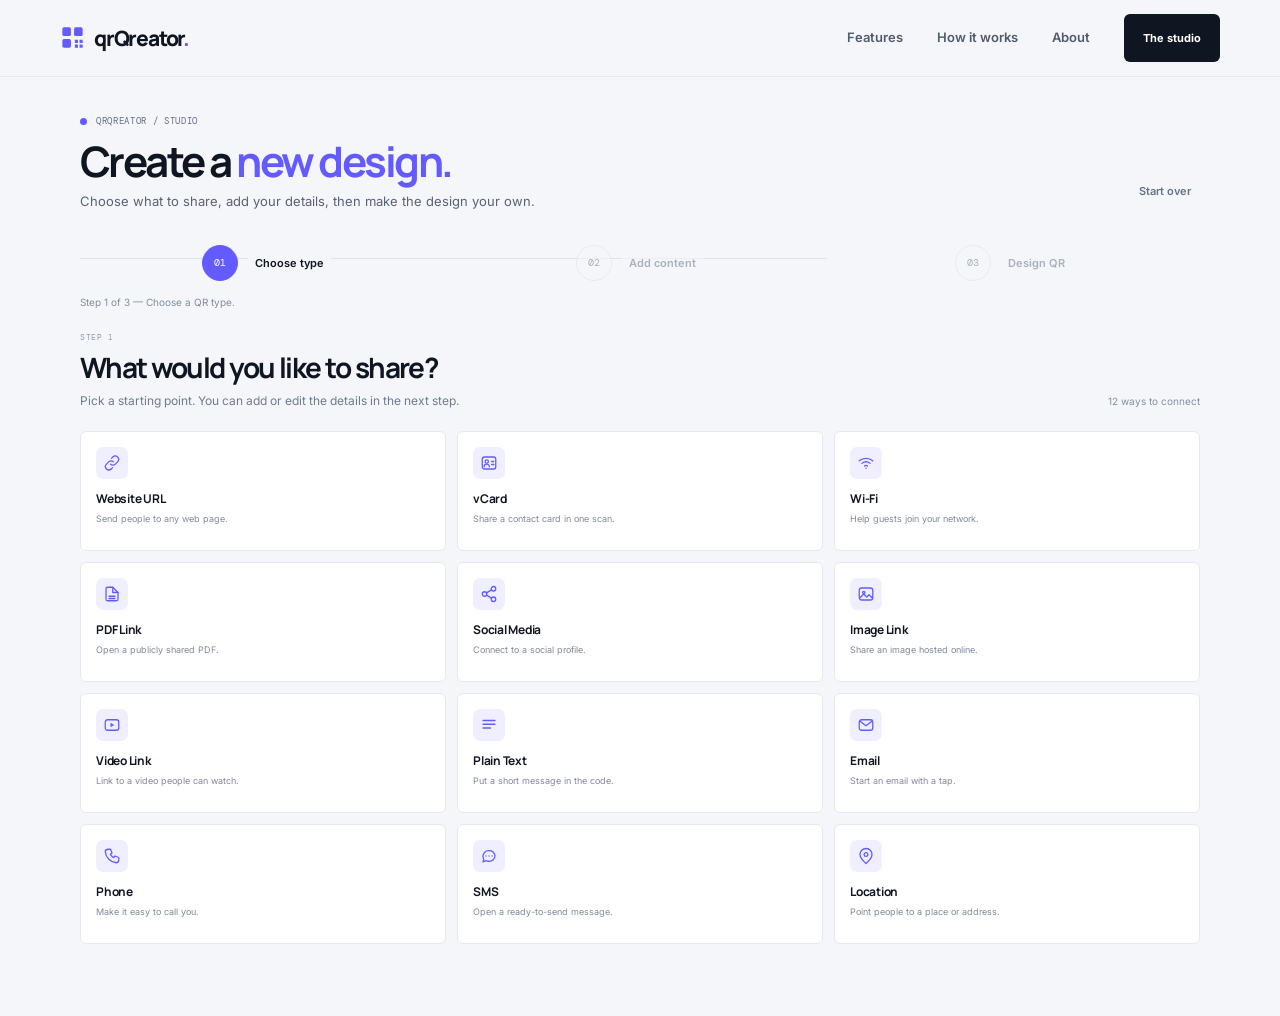
==== commit 46f38e84: "Update index.html, studio.html and studio.js" ====
--- a/studio.html
+++ b/studio.html
@@ -6,9 +6,9 @@
     <meta name="theme-color" content="#f5f6fa">
     <meta
       name="description"
-      content="Choose what to share, add your content, and shape a QR design in the Qreator Studio."
+      content="Choose what to share, add your content, and shape a QR design in the qrQreator Studio."
     >
-    <title>QR Studio — Qreator</title>
+    <title>QR Studio — qrQreator</title>
     <link rel="preconnect" href="https://fonts.googleapis.com">
     <link rel="preconnect" href="https://fonts.gstatic.com" crossorigin>
     <link
@@ -81,7 +81,7 @@
 
     <header class="site-header">
       <div class="container header-inner">
-        <a class="brand" href="index.html#home" aria-label="Qreator home">
+        <a class="brand" href="index.html#home" aria-label="qrQreator home">
           <span class="brand-mark" aria-hidden="true">
             <svg viewBox="0 0 32 32" fill="none">
               <rect x="3" y="3" width="11" height="11" rx="2" fill="currentColor"/>
@@ -90,7 +90,7 @@
               <path d="M19 19h4v4h-4zm6 0h4v4h-4zm-6 6h4v4h-4zm6 0h4v4h-4z" fill="currentColor"/>
             </svg>
           </span>
-          <span>qreator<span class="brand-period">.</span></span>
+          <span>qrQreator<span class="brand-period">.</span></span>
         </a>
 
         <button
@@ -119,7 +119,7 @@
       <div class="container studio-container">
         <div class="studio-heading">
           <div>
-            <p class="eyebrow"><span class="eyebrow-dot"></span> QREATOR / STUDIO</p>
+            <p class="eyebrow"><span class="eyebrow-dot"></span> qrQreator / STUDIO</p>
             <h1>Create a <span>new design.</span></h1>
             <p class="studio-intro">Choose what to share, add your details, then make the design your own.</p>
           </div>
@@ -320,7 +320,7 @@
                 <div class="form-field">
                   <label for="pdf-url">Public PDF URL</label>
                   <input id="pdf-url" name="pdfUrl" type="url" placeholder="https://example.com/guide.pdf" required>
-                  <span class="field-hint">Qreator links to your file; it does not upload or host PDFs.</span>
+                  <span class="field-hint">qrQreator links to your file; it does not upload or host PDFs.</span>
                 </div>
               </div>
 
@@ -356,7 +356,7 @@
                 <div class="form-field">
                   <label for="image-url">Public image URL</label>
                   <input id="image-url" name="imageUrl" type="url" placeholder="https://example.com/photo.jpg" required>
-                  <span class="field-hint">Qreator does not upload or host image files.</span>
+                  <span class="field-hint">qrQreator does not upload or host image files.</span>
                 </div>
               </div>
 
@@ -368,7 +368,7 @@
                 <div class="form-field">
                   <label for="video-url">Public video URL</label>
                   <input id="video-url" name="videoUrl" type="url" placeholder="https://video.example/watch/…" required>
-                  <span class="field-hint">Qreator links to your video; it does not upload or host videos.</span>
+                  <span class="field-hint">qrQreator links to your video; it does not upload or host videos.</span>
                 </div>
               </div>
 
@@ -446,7 +446,7 @@
               <span class="privacy-mark" aria-hidden="true">✳</span>
               <div>
                 <strong>Your details stay in this browser.</strong>
-                <span>They are not sent to a Qreator server.</span>
+                <span>They are not sent to a qrQreator server.</span>
               </div>
             </aside>
           </div>
